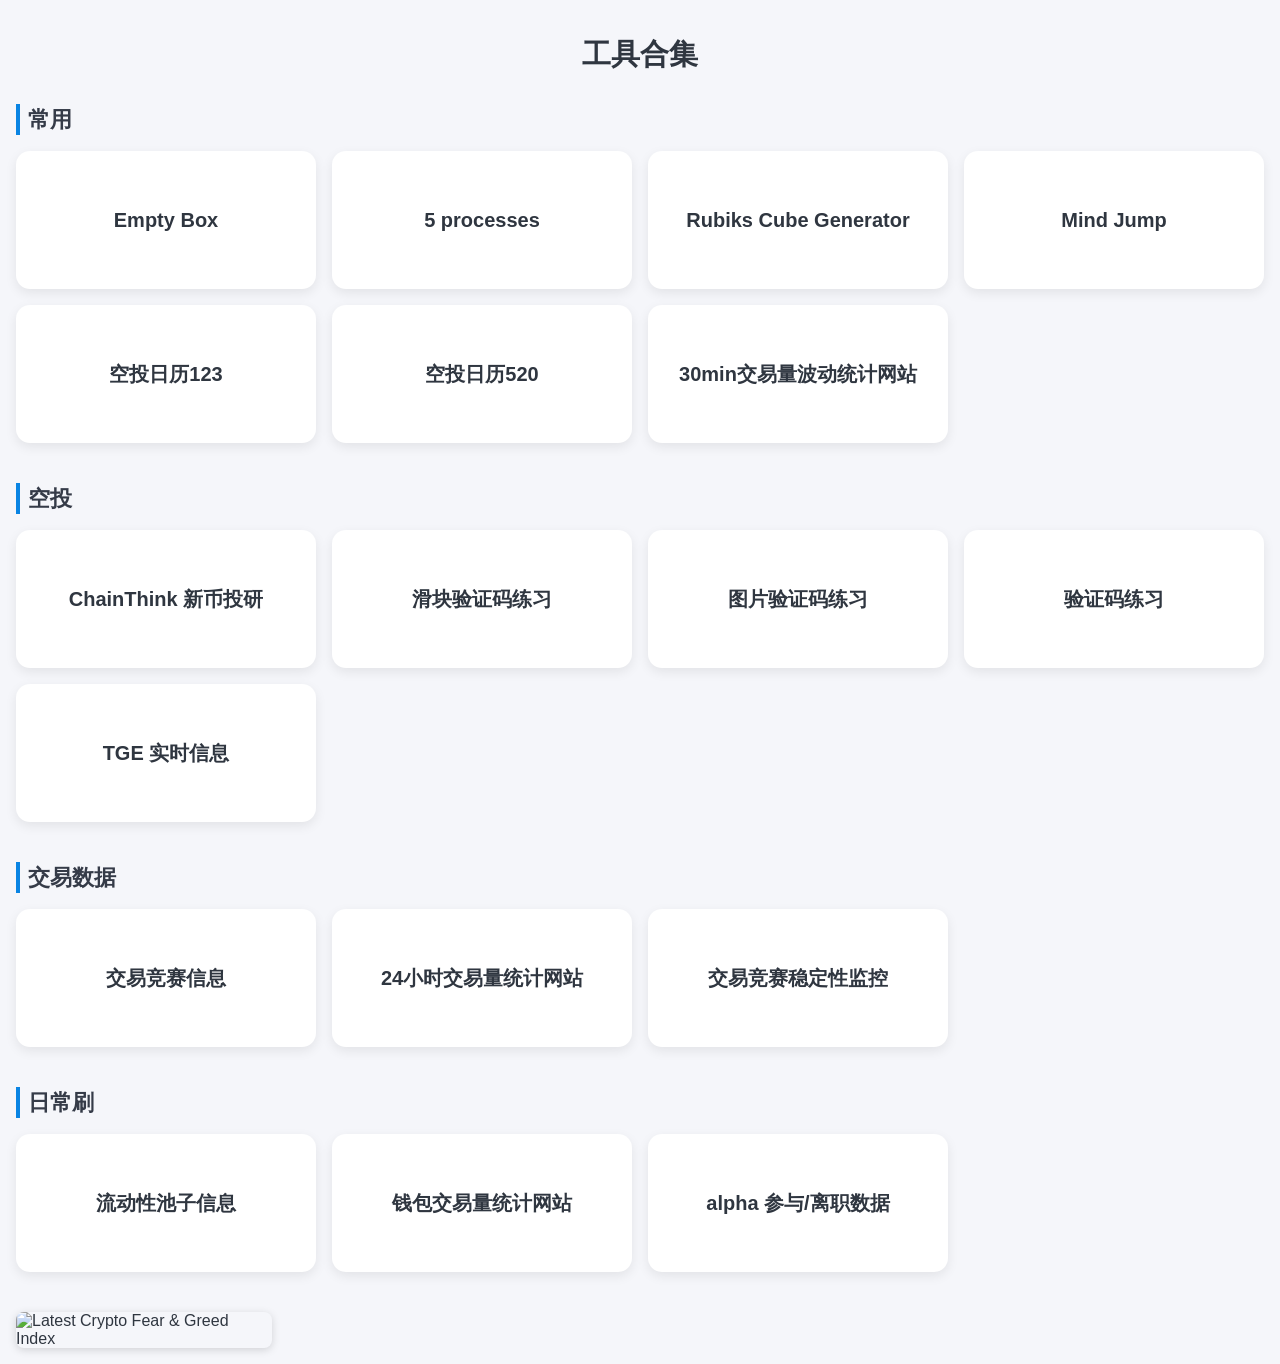
==== index.html @ 92751fdd "Add links for Rubiks Cube Generator and Mind Jump to the main section" ====
<!DOCTYPE html>
<html lang="zh">
<head>
    <meta charset="UTF-8" />
    <meta name="viewport" content="width=device-width, initial-scale=1, maximum-scale=1" />
    <title>Alpha 工具合集</title>
    <!-- <link rel="icon" type="image/svg+xml" href="alpha.svg"> -->
    <style>
        body {
            font-family: 'Segoe UI', Tahoma, sans-serif;
            background-color: #f5f6fa;
            margin: 0;
            padding: 1rem 1rem;
            color: #2f3640;
        }

        h1 {
            text-align: center;
            margin-bottom: 1.8rem;
            font-size: 1.8rem;
        }

        h2 {
            font-size: 1.4rem;
            margin-bottom: 1rem;
            color: #353b48;
            border-left: 4px solid #0984e3;
            padding-left: 0.5rem;
        }

        .section {
            margin-bottom: 2.5rem;
        }

        .grid {
            display: grid;
            grid-template-columns: repeat(auto-fill, minmax(260px, 1fr));
            gap: 1rem;
        }

        @media (max-width: 480px) {
            .grid {
                grid-template-columns: 1fr;
                gap: 1.2rem;
            }
        }

        a.card {
            background: white;
            border-radius: 14px;
            box-shadow: 0 4px 12px rgba(0, 0, 0, 0.08);
            padding: 1.5rem 1.2rem;
            text-decoration: none;
            color: #2f3640;
            font-weight: 700;
            font-size: 1.25rem;
            display: flex;
            align-items: center;
            justify-content: center;
            transition: transform 0.2s ease, box-shadow 0.2s ease;
            min-height: 90px;
            user-select: none;
        }

        a.card:hover,
        a.card:focus {
            transform: translateY(-5px);
            box-shadow: 0 8px 20px rgba(0, 0, 0, 0.12);
            color: #0984e3;
            outline: none;
        }

        .fear-greed-top-right {
            /* position: absolute; */
            top: 10px;
            right: 10px;
        }

        .fear-greed-img {
            max-width: 256px;
            width: 100%;
            height: auto;
            border-radius: 8px;
            box-shadow: 0 2px 8px rgba(0, 0, 0, 0.15);
        }
    </style>
</head>
<body>
    <h1>工具合集</h1>
    <section class="section">
        <h2>常用</h2>
        <div class="grid">
            <a href="empty_box.html" rel="noopener noreferrer" class="card">Empty Box</a>
            <a href="5 processes.html" rel="noopener noreferrer" class="card">5 processes</a>
            <a href="Rubiks_cube_generator.html" rel="noopener noreferrer" class="card">Rubiks Cube Generator</a>
            <a href="mind_jump.html" rel="noopener noreferrer" class="card">Mind Jump</a>
            <a href="https://alpha123.uk/zh/" rel="noopener noreferrer" class="card">空投日历123</a>
            <a href="https://alpha520.com" rel="noopener noreferrer" class="card">空投日历520</a>
            <a href="30mins_changes.html" rel="noopener noreferrer" class="card">30min交易量波动统计网站</a>
        </div>
    </section>
    <section class="section">
        <h2>空投</h2>
        <div class="grid">
            <a href="https://www.chainthink.cn/zh-CN/author/9?tabActive=article" rel="noopener noreferrer" class="card">ChainThink 新币投研</a>
            <a href="https://alpha123.uk/zh/airdrop-sim.html" rel="noopener noreferrer" class="card">滑块验证码练习</a>
            <a href="https://alpha123.uk/zh/airdrop-sim2.html" rel="noopener noreferrer" class="card">图片验证码练习</a>
            <a href="simplified-image-captcha-demo.html" rel="noopener noreferrer" class="card">验证码练习</a>
            <a href="https://bn-ido.vercel.app" rel="noopener noreferrer" class="card">TGE 实时信息</a>
        </div>
    </section>

    <section class="section">
        <h2>交易数据</h2>
        <div class="grid">
            <a href="alpha_competition.html" rel="noopener noreferrer" class="card">交易竞赛信息</a>
            <a href="https://alpha-volume.vercel.app" rel="noopener noreferrer" class="card">24小时交易量统计网站</a>
            <a href="https://price-monitor.sheepl.xyz" rel="noopener noreferrer" class="card">交易竞赛稳定性监控</a>
        </div>
    </section>

    <section class="section">
        <h2>日常刷</h2>
        <div class="grid">
            <a href="https://zkj-blond.vercel.app" rel="noopener noreferrer" class="card">流动性池子信息</a>
            <a href="https://www.bn-alpha.site" rel="noopener noreferrer" class="card">钱包交易量统计网站</a>
            <a href="https://tonvox.com" rel="noopener noreferrer" class="card">alpha 参与/离职数据</a>
        </div>
    </section>

    <div class="fear-greed-top-right">
        <img src="https://alternative.me/crypto/fear-and-greed-index.png" alt="Latest Crypto Fear & Greed Index"
            class="fear-greed-img" />
    </div>

</body>
</html>
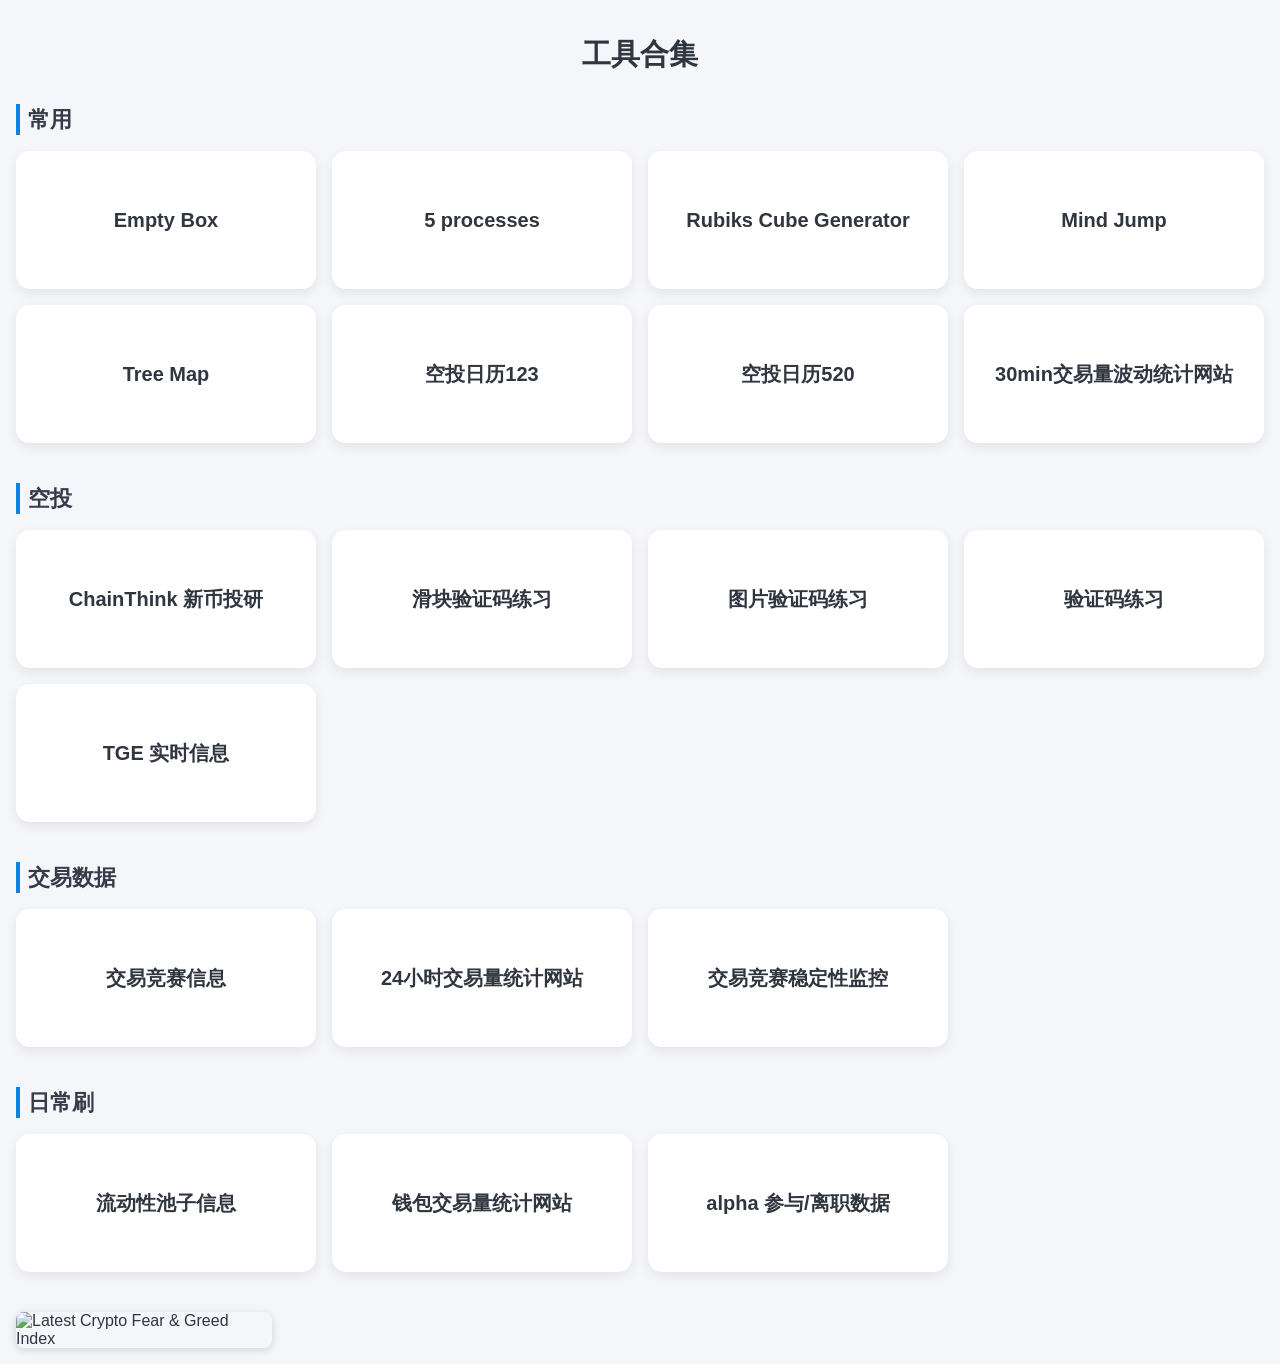
==== commit 4c0fd682: "add tree map for" ====
--- a/index.html
+++ b/index.html
@@ -94,6 +94,7 @@
             <a href="5 processes.html" rel="noopener noreferrer" class="card">5 processes</a>
             <a href="Rubiks_cube_generator.html" rel="noopener noreferrer" class="card">Rubiks Cube Generator</a>
             <a href="mind_jump.html" rel="noopener noreferrer" class="card">Mind Jump</a>
+            <a href="tree_map.html" rel="noopener noreferrer" class="card">Tree Map</a>
             <a href="https://alpha123.uk/zh/" rel="noopener noreferrer" class="card">空投日历123</a>
             <a href="https://alpha520.com" rel="noopener noreferrer" class="card">空投日历520</a>
             <a href="30mins_changes.html" rel="noopener noreferrer" class="card">30min交易量波动统计网站</a>
